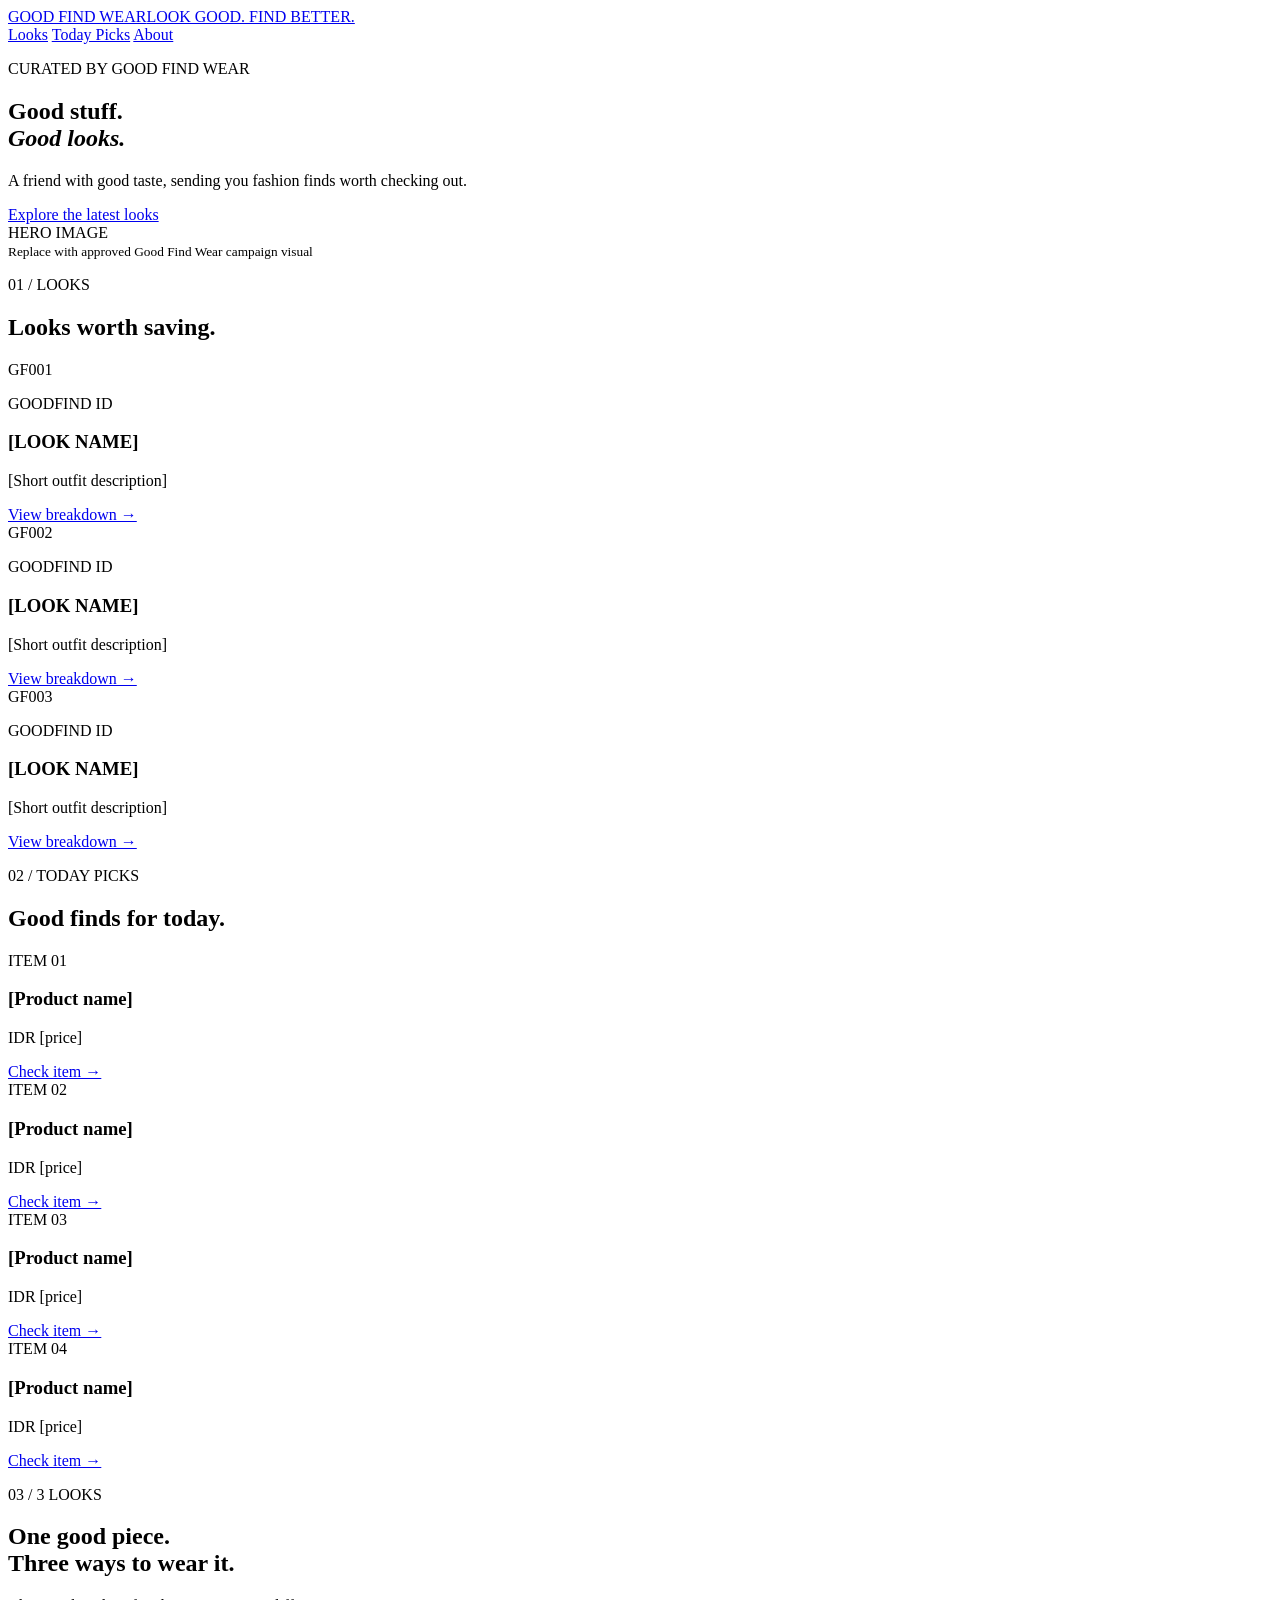
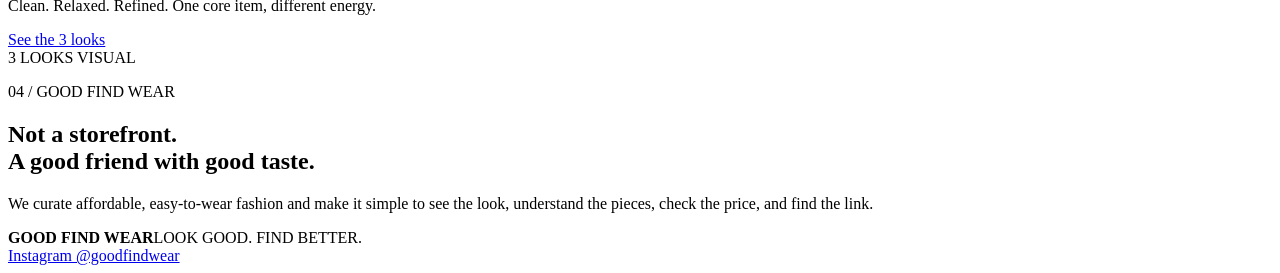
==== landing-page/index.html @ 7fbff86f "Add Good Find Wear landing page" ====
<!doctype html>
<html lang="en">
<head>
  <meta charset="utf-8">
  <meta name="viewport" content="width=device-width, initial-scale=1">
  <meta name="description" content="GOOD FIND WEAR — good stuff, good looks. Curated fashion finds worth checking out.">
  <title>GOOD FIND WEAR — Good stuff. Good looks.</title>
  <link rel="stylesheet" href="./styles.css">
</head>
<body>
  <header class="site-header">
    <a class="wordmark" href="#top">GOOD FIND WEAR<span>LOOK GOOD. FIND BETTER.</span></a>
    <nav aria-label="Primary navigation">
      <a href="#looks">Looks</a>
      <a href="#picks">Today Picks</a>
      <a href="#about">About</a>
    </nav>
  </header>

  <main id="top">
    <section class="hero">
      <div class="hero-copy">
        <p class="eyebrow">CURATED BY GOOD FIND WEAR</p>
        <h1>Good stuff.<br><em>Good looks.</em></h1>
        <p class="lede">A friend with good taste, sending you fashion finds worth checking out.</p>
        <a class="button" href="#looks">Explore the latest looks</a>
      </div>
      <div class="hero-image image-placeholder" role="img" aria-label="Hero outfit image placeholder">
        <span>HERO IMAGE<br><small>Replace with approved Good Find Wear campaign visual</small></span>
      </div>
    </section>

    <section class="section" id="looks">
      <div class="section-head"><p class="eyebrow">01 / LOOKS</p><h2>Looks worth saving.</h2></div>
      <div class="look-grid">
        <article class="look-card"><div class="card-image image-placeholder">GF001</div><p class="id">GOODFIND ID</p><h3>[LOOK NAME]</h3><p>[Short outfit description]</p><a href="#">View breakdown →</a></article>
        <article class="look-card"><div class="card-image image-placeholder">GF002</div><p class="id">GOODFIND ID</p><h3>[LOOK NAME]</h3><p>[Short outfit description]</p><a href="#">View breakdown →</a></article>
        <article class="look-card"><div class="card-image image-placeholder">GF003</div><p class="id">GOODFIND ID</p><h3>[LOOK NAME]</h3><p>[Short outfit description]</p><a href="#">View breakdown →</a></article>
      </div>
    </section>

    <section class="section picks" id="picks">
      <div class="section-head"><p class="eyebrow">02 / TODAY PICKS</p><h2>Good finds for today.</h2></div>
      <div class="product-grid">
        <article><div class="product-image image-placeholder">ITEM 01</div><h3>[Product name]</h3><p>IDR [price]</p><a href="#">Check item →</a></article>
        <article><div class="product-image image-placeholder">ITEM 02</div><h3>[Product name]</h3><p>IDR [price]</p><a href="#">Check item →</a></article>
        <article><div class="product-image image-placeholder">ITEM 03</div><h3>[Product name]</h3><p>IDR [price]</p><a href="#">Check item →</a></article>
        <article><div class="product-image image-placeholder">ITEM 04</div><h3>[Product name]</h3><p>IDR [price]</p><a href="#">Check item →</a></article>
      </div>
    </section>

    <section class="feature">
      <div><p class="eyebrow">03 / 3 LOOKS</p><h2>One good piece.<br>Three ways to wear it.</h2><p>Clean. Relaxed. Refined. One core item, different energy.</p><a class="button button-light" href="#">See the 3 looks</a></div>
      <div class="feature-image image-placeholder">3 LOOKS VISUAL</div>
    </section>

    <section class="about" id="about">
      <p class="eyebrow">04 / GOOD FIND WEAR</p>
      <h2>Not a storefront.<br>A good friend with good taste.</h2>
      <p>We curate affordable, easy-to-wear fashion and make it simple to see the look, understand the pieces, check the price, and find the link.</p>
    </section>
  </main>

  <footer>
    <div><strong>GOOD FIND WEAR</strong><span>LOOK GOOD. FIND BETTER.</span></div>
    <a href="https://instagram.com/goodfindwear">Instagram @goodfindwear</a>
  </footer>
</body>
</html>
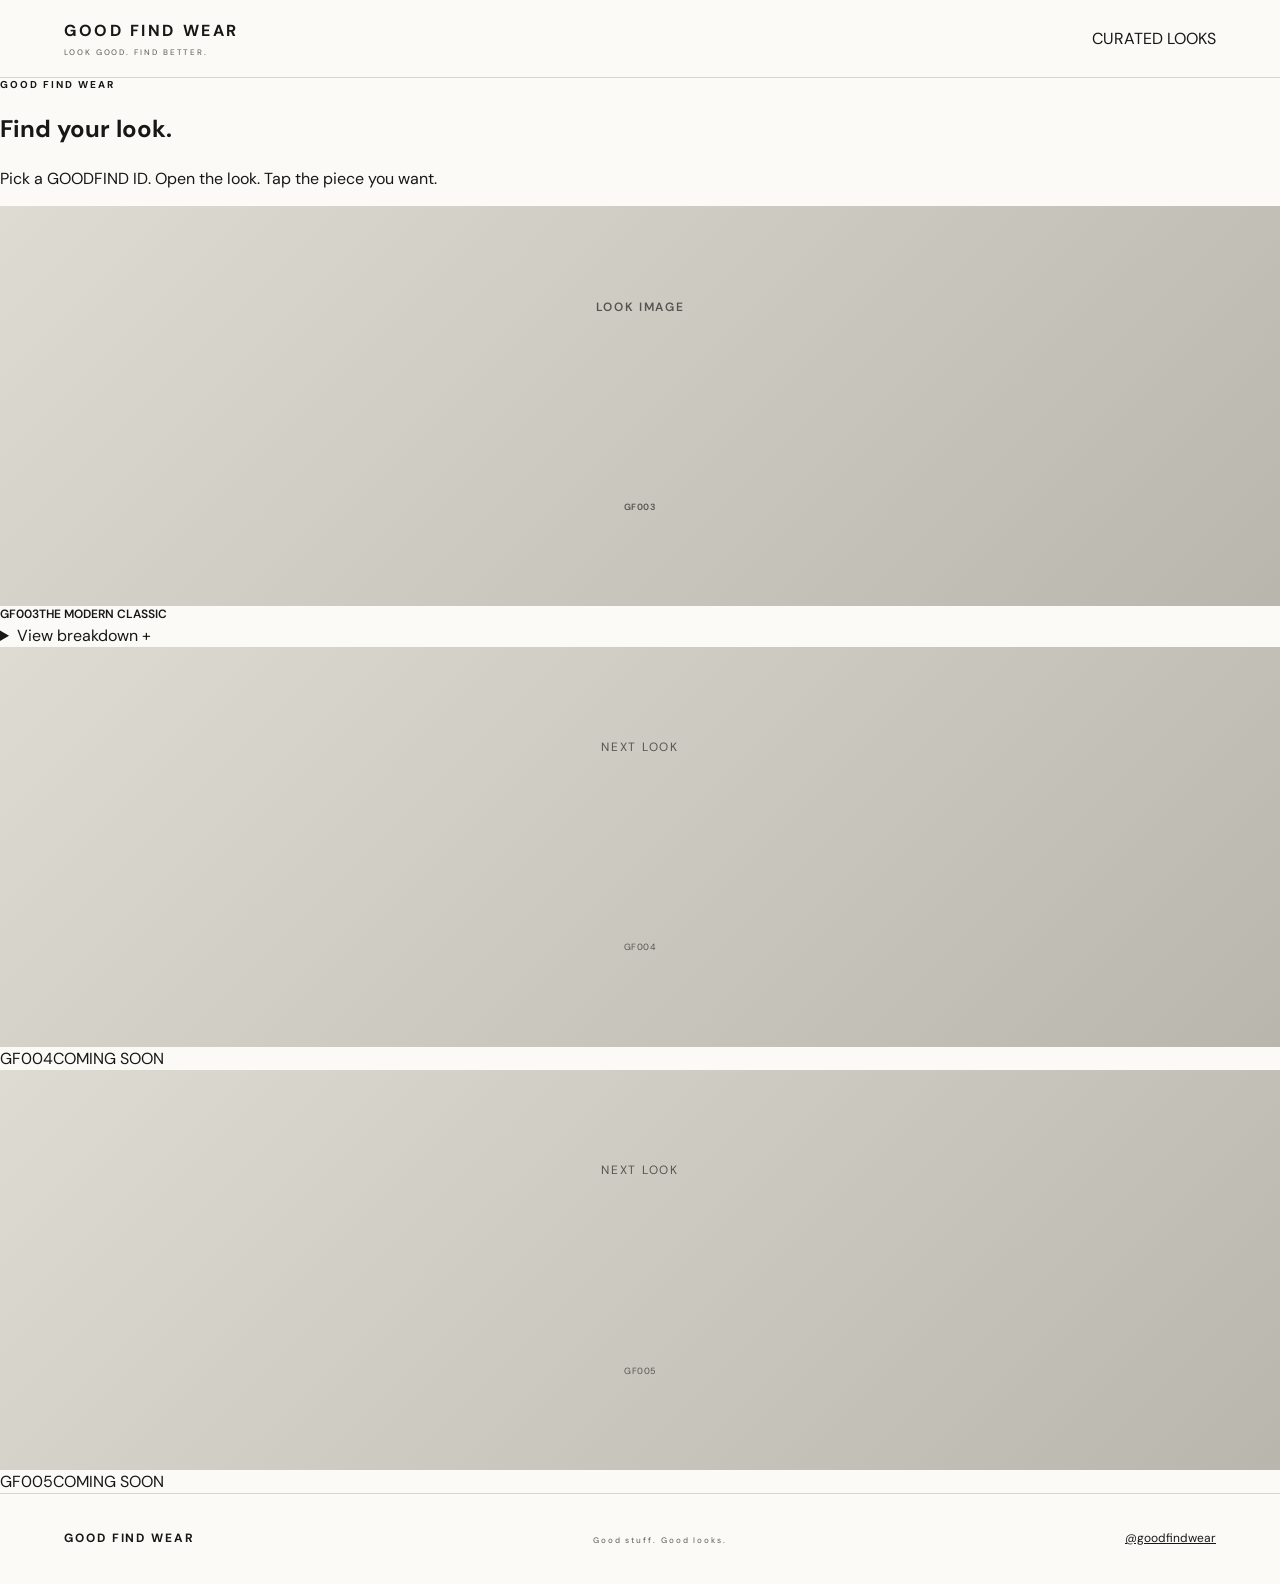
==== commit 54a0d927: "Simplify landing page to look-first affiliate flow" ====
--- a/landing-page/index.html
+++ b/landing-page/index.html
@@ -3,67 +3,75 @@
 <head>
   <meta charset="utf-8">
   <meta name="viewport" content="width=device-width, initial-scale=1">
-  <meta name="description" content="GOOD FIND WEAR — good stuff, good looks. Curated fashion finds worth checking out.">
-  <title>GOOD FIND WEAR — Good stuff. Good looks.</title>
+  <meta name="description" content="GOOD FIND WEAR — curated looks worth checking out.">
+  <title>GOOD FIND WEAR — Looks</title>
   <link rel="stylesheet" href="./styles.css">
 </head>
 <body>
   <header class="site-header">
     <a class="wordmark" href="#top">GOOD FIND WEAR<span>LOOK GOOD. FIND BETTER.</span></a>
-    <nav aria-label="Primary navigation">
-      <a href="#looks">Looks</a>
-      <a href="#picks">Today Picks</a>
-      <a href="#about">About</a>
-    </nav>
+    <span class="header-note">CURATED LOOKS</span>
   </header>
 
   <main id="top">
-    <section class="hero">
-      <div class="hero-copy">
-        <p class="eyebrow">CURATED BY GOOD FIND WEAR</p>
-        <h1>Good stuff.<br><em>Good looks.</em></h1>
-        <p class="lede">A friend with good taste, sending you fashion finds worth checking out.</p>
-        <a class="button" href="#looks">Explore the latest looks</a>
-      </div>
-      <div class="hero-image image-placeholder" role="img" aria-label="Hero outfit image placeholder">
-        <span>HERO IMAGE<br><small>Replace with approved Good Find Wear campaign visual</small></span>
-      </div>
+    <section class="intro">
+      <p class="eyebrow">GOOD FIND WEAR</p>
+      <h1>Find your look.</h1>
+      <p>Pick a GOODFIND ID. Open the look. Tap the piece you want.</p>
     </section>
 
-    <section class="section" id="looks">
-      <div class="section-head"><p class="eyebrow">01 / LOOKS</p><h2>Looks worth saving.</h2></div>
-      <div class="look-grid">
-        <article class="look-card"><div class="card-image image-placeholder">GF001</div><p class="id">GOODFIND ID</p><h3>[LOOK NAME]</h3><p>[Short outfit description]</p><a href="#">View breakdown →</a></article>
-        <article class="look-card"><div class="card-image image-placeholder">GF002</div><p class="id">GOODFIND ID</p><h3>[LOOK NAME]</h3><p>[Short outfit description]</p><a href="#">View breakdown →</a></article>
-        <article class="look-card"><div class="card-image image-placeholder">GF003</div><p class="id">GOODFIND ID</p><h3>[LOOK NAME]</h3><p>[Short outfit description]</p><a href="#">View breakdown →</a></article>
-      </div>
-    </section>
+    <section class="looks" aria-label="Good Find Wear looks">
+      <article class="look-card">
+        <a class="look-cover" href="#gf003" aria-label="Open GF003 The Modern Classic">
+          <div class="image-placeholder">LOOK IMAGE<br><small>GF003</small></div>
+          <div class="cover-meta"><span>GF003</span><span>THE MODERN CLASSIC</span></div>
+        </a>
+        <details class="look-details" id="gf003">
+          <summary>View breakdown <span>+</span></summary>
+          <div class="breakdown">
+            <p class="breakdown-intro">THE MODERN CLASSIC</p>
+            <a class="item" href="YOUR_AFFILIATE_LINK_01" target="_blank" rel="noopener">
+              <div class="item-image image-placeholder">01</div>
+              <div><strong>Oxford Shirt</strong><small>Light Blue Stripe · IDR 199.000</small></div>
+              <b>↗</b>
+            </a>
+            <a class="item" href="YOUR_AFFILIATE_LINK_02" target="_blank" rel="noopener">
+              <div class="item-image image-placeholder">02</div>
+              <div><strong>Basic Tee</strong><small>White · IDR 129.000</small></div>
+              <b>↗</b>
+            </a>
+            <a class="item" href="YOUR_AFFILIATE_LINK_03" target="_blank" rel="noopener">
+              <div class="item-image image-placeholder">03</div>
+              <div><strong>Wide Chino Pants</strong><small>Beige · IDR 249.000</small></div>
+              <b>↗</b>
+            </a>
+            <a class="item" href="YOUR_AFFILIATE_LINK_04" target="_blank" rel="noopener">
+              <div class="item-image image-placeholder">04</div>
+              <div><strong>Sneakers</strong><small>White · IDR 1.799.000</small></div>
+              <b>↗</b>
+            </a>
+            <a class="item" href="YOUR_AFFILIATE_LINK_05" target="_blank" rel="noopener">
+              <div class="item-image image-placeholder">05</div>
+              <div><strong>Canvas Tote Bag</strong><small>Black · IDR 159.000</small></div>
+              <b>↗</b>
+            </a>
+          </div>
+        </details>
+      </article>
 
-    <section class="section picks" id="picks">
-      <div class="section-head"><p class="eyebrow">02 / TODAY PICKS</p><h2>Good finds for today.</h2></div>
-      <div class="product-grid">
-        <article><div class="product-image image-placeholder">ITEM 01</div><h3>[Product name]</h3><p>IDR [price]</p><a href="#">Check item →</a></article>
-        <article><div class="product-image image-placeholder">ITEM 02</div><h3>[Product name]</h3><p>IDR [price]</p><a href="#">Check item →</a></article>
-        <article><div class="product-image image-placeholder">ITEM 03</div><h3>[Product name]</h3><p>IDR [price]</p><a href="#">Check item →</a></article>
-        <article><div class="product-image image-placeholder">ITEM 04</div><h3>[Product name]</h3><p>IDR [price]</p><a href="#">Check item →</a></article>
-      </div>
-    </section>
-
-    <section class="feature">
-      <div><p class="eyebrow">03 / 3 LOOKS</p><h2>One good piece.<br>Three ways to wear it.</h2><p>Clean. Relaxed. Refined. One core item, different energy.</p><a class="button button-light" href="#">See the 3 looks</a></div>
-      <div class="feature-image image-placeholder">3 LOOKS VISUAL</div>
-    </section>
-
-    <section class="about" id="about">
-      <p class="eyebrow">04 / GOOD FIND WEAR</p>
-      <h2>Not a storefront.<br>A good friend with good taste.</h2>
-      <p>We curate affordable, easy-to-wear fashion and make it simple to see the look, understand the pieces, check the price, and find the link.</p>
+      <article class="look-card placeholder-card">
+        <div class="look-cover"><div class="image-placeholder">NEXT LOOK<br><small>GF004</small></div><div class="cover-meta"><span>GF004</span><span>COMING SOON</span></div></div>
+      </article>
+      <article class="look-card placeholder-card">
+        <div class="look-cover"><div class="image-placeholder">NEXT LOOK<br><small>GF005</small></div><div class="cover-meta"><span>GF005</span><span>COMING SOON</span></div></div>
+      </article>
     </section>
   </main>
 
   <footer>
-    <div><strong>GOOD FIND WEAR</strong><span>LOOK GOOD. FIND BETTER.</span></div>
-    <a href="https://instagram.com/goodfindwear">Instagram @goodfindwear</a>
+    <strong>GOOD FIND WEAR</strong>
+    <span>Good stuff. Good looks.</span>
+    <a href="https://instagram.com/goodfindwear">@goodfindwear</a>
   </footer>
 </body>
 </html>
--- a/landing-page/styles.css
+++ b/landing-page/styles.css
@@ -0,0 +1,4 @@
+@import url('https://fonts.googleapis.com/css2?family=DM+Sans:wght@400;500;600;700&family=Playfair+Display:ital,wght@0,500;0,600;1,500&display=swap');
+
+:root{--cream:#f4f1eb;--paper:#fbfaf7;--ink:#171716;--muted:#6f6d68;--line:#d8d4cb;--olive:#66705d;}
+*{box-sizing:border-box}html{scroll-behavior:smooth}body{margin:0;background:var(--paper);color:var(--ink);font-family:'DM Sans',Arial,sans-serif;line-height:1.45}a{color:inherit;text-decoration:none}.site-header{height:78px;padding:0 5vw;display:flex;align-items:center;justify-content:space-between;border-bottom:1px solid var(--line);position:sticky;top:0;background:rgba(251,250,247,.94);backdrop-filter:blur(10px);z-index:5}.wordmark{font-weight:700;letter-spacing:.16em;font-size:16px}.wordmark span,footer span{display:block;font-size:8px;font-weight:500;letter-spacing:.24em;margin-top:5px;color:var(--muted)}nav{display:flex;gap:28px;font-size:13px}nav a:hover{text-decoration:underline}.hero{display:grid;grid-template-columns:1fr 1fr;min-height:calc(100vh - 78px);padding:5vw;gap:5vw;align-items:center;background:var(--cream)}.hero-copy{max-width:600px}.eyebrow{font-size:10px;font-weight:700;letter-spacing:.2em;margin:0 0 18px}.hero h1{font-size:clamp(58px,8vw,112px);line-height:.88;letter-spacing:-.055em;margin:0 0 30px}.hero h1 em{font-family:'Playfair Display',serif;font-weight:500;letter-spacing:-.06em}.lede{font-size:18px;max-width:430px;color:var(--muted);margin-bottom:34px}.button{display:inline-block;background:var(--ink);color:white;padding:14px 20px;font-size:12px;font-weight:600;letter-spacing:.05em}.button:hover{opacity:.82}.image-placeholder{background:linear-gradient(135deg,#dedbd3,#b9b6ae);min-height:400px;display:grid;place-items:center;text-align:center;color:#56544f;font-size:12px;letter-spacing:.14em}.image-placeholder small{font-size:9px;letter-spacing:.05em}.hero-image{min-height:680px}.section{padding:100px 5vw}.section-head{display:flex;justify-content:space-between;align-items:end;border-bottom:1px solid var(--line);padding-bottom:24px;margin-bottom:38px}.section-head h2{font-size:clamp(34px,5vw,64px);line-height:.95;letter-spacing:-.045em;margin:0}.look-grid{display:grid;grid-template-columns:repeat(3,1fr);gap:22px}.card-image{aspect-ratio:4/5;min-height:0;margin-bottom:20px}.id{font-size:9px;letter-spacing:.18em;color:var(--muted);margin:0 0 7px}.look-card h3,.product-grid h3{font-size:18px;margin:0 0 6px}.look-card p:not(.id),.product-grid p{font-size:13px;color:var(--muted);margin:0 0 16px}.look-card a,.product-grid a{font-size:12px;font-weight:600}.picks{background:var(--cream)}.product-grid{display:grid;grid-template-columns:repeat(4,1fr);gap:18px}.product-image{aspect-ratio:1/1;min-height:0;margin-bottom:16px}.product-grid h3{font-size:14px}.product-grid p{font-size:12px}.feature{margin:0 5vw 100px;background:var(--ink);color:white;padding:5vw;display:grid;grid-template-columns:1fr 1fr;gap:5vw;align-items:center}.feature h2{font-size:clamp(40px,5.5vw,76px);line-height:.92;letter-spacing:-.05em;margin:0 0 24px}.feature p:not(.eyebrow){color:#c7c4bd;max-width:430px}.button-light{background:white;color:var(--ink);margin-top:12px}.feature-image{min-height:520px;background:linear-gradient(135deg,#4c4d49,#8c8b83);color:#eee}.about{padding:120px 20vw;text-align:center;border-top:1px solid var(--line)}.about h2{font-size:clamp(42px,6vw,82px);line-height:.94;letter-spacing:-.055em;margin:0 0 28px}.about p:last-child{max-width:620px;margin:auto;color:var(--muted);font-size:16px}footer{padding:36px 5vw;display:flex;justify-content:space-between;border-top:1px solid var(--line);font-size:12px}footer strong{letter-spacing:.16em}footer a{text-decoration:underline}@media(max-width:800px){.site-header{height:70px}.site-header nav{gap:14px}.hero,.feature{grid-template-columns:1fr}.hero{padding-top:70px}.hero-image{min-height:520px}.section{padding:72px 5vw}.section-head{display:block}.section-head h2{margin-top:12px}.look-grid{grid-template-columns:1fr 1fr}.product-grid{grid-template-columns:1fr 1fr}.feature{margin:0 5vw 72px;padding:8vw}.about{padding:90px 8vw}footer{gap:20px;flex-direction:column}}
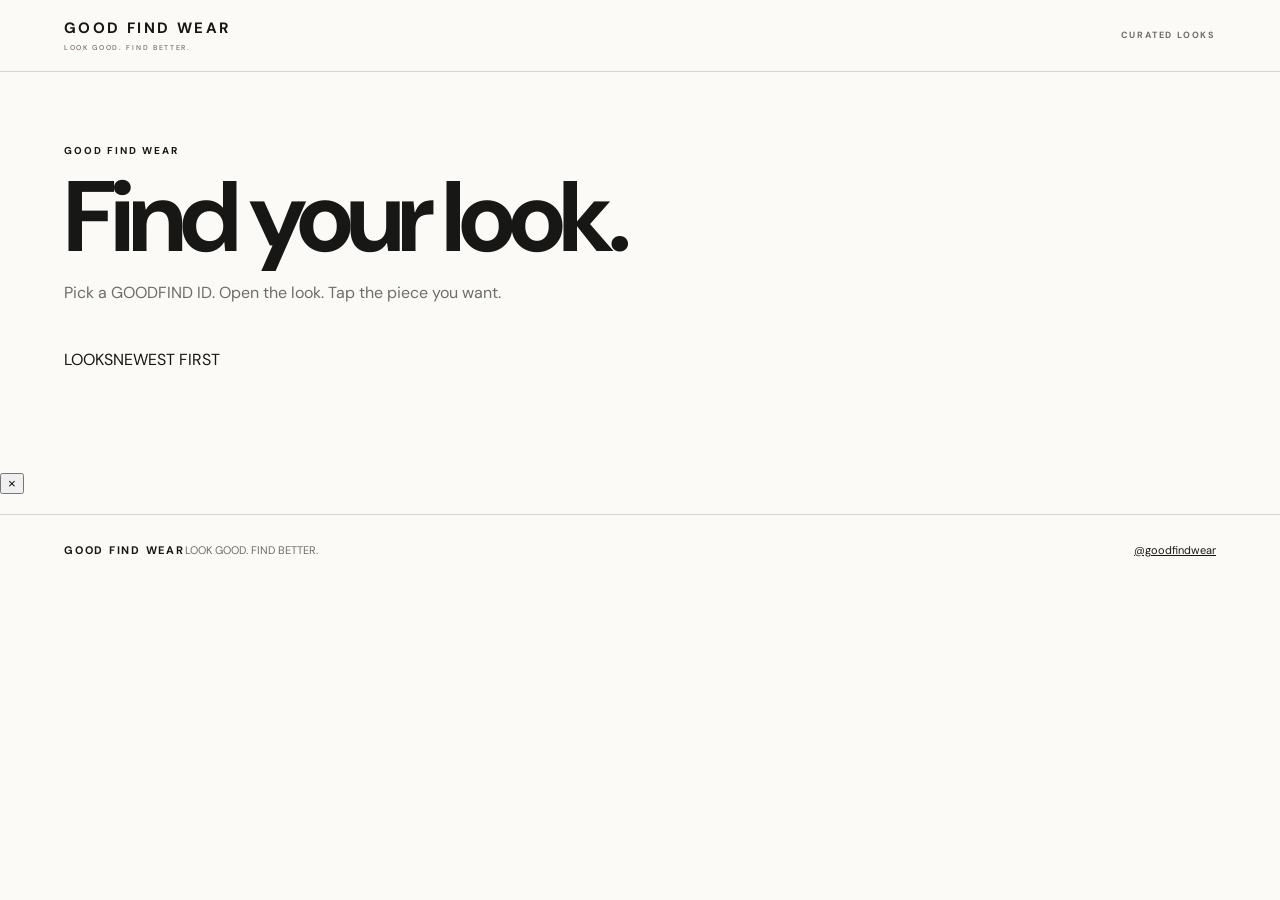
==== commit c555a258: "Simplify landing page to look-first affiliate flow" ====
--- a/landing-page/index.html
+++ b/landing-page/index.html
@@ -3,7 +3,7 @@
 <head>
   <meta charset="utf-8">
   <meta name="viewport" content="width=device-width, initial-scale=1">
-  <meta name="description" content="GOOD FIND WEAR — curated looks worth checking out.">
+  <meta name="description" content="GOOD FIND WEAR — curated looks and the pieces behind them.">
   <title>GOOD FIND WEAR — Looks</title>
   <link rel="stylesheet" href="./styles.css">
 </head>
@@ -12,66 +12,34 @@
     <a class="wordmark" href="#top">GOOD FIND WEAR<span>LOOK GOOD. FIND BETTER.</span></a>
     <span class="header-note">CURATED LOOKS</span>
   </header>
-
   <main id="top">
     <section class="intro">
       <p class="eyebrow">GOOD FIND WEAR</p>
       <h1>Find your look.</h1>
       <p>Pick a GOODFIND ID. Open the look. Tap the piece you want.</p>
     </section>
-
     <section class="looks" aria-label="Good Find Wear looks">
-      <article class="look-card">
-        <a class="look-cover" href="#gf003" aria-label="Open GF003 The Modern Classic">
-          <div class="image-placeholder">LOOK IMAGE<br><small>GF003</small></div>
-          <div class="cover-meta"><span>GF003</span><span>THE MODERN CLASSIC</span></div>
-        </a>
-        <details class="look-details" id="gf003">
-          <summary>View breakdown <span>+</span></summary>
-          <div class="breakdown">
-            <p class="breakdown-intro">THE MODERN CLASSIC</p>
-            <a class="item" href="YOUR_AFFILIATE_LINK_01" target="_blank" rel="noopener">
-              <div class="item-image image-placeholder">01</div>
-              <div><strong>Oxford Shirt</strong><small>Light Blue Stripe · IDR 199.000</small></div>
-              <b>↗</b>
-            </a>
-            <a class="item" href="YOUR_AFFILIATE_LINK_02" target="_blank" rel="noopener">
-              <div class="item-image image-placeholder">02</div>
-              <div><strong>Basic Tee</strong><small>White · IDR 129.000</small></div>
-              <b>↗</b>
-            </a>
-            <a class="item" href="YOUR_AFFILIATE_LINK_03" target="_blank" rel="noopener">
-              <div class="item-image image-placeholder">03</div>
-              <div><strong>Wide Chino Pants</strong><small>Beige · IDR 249.000</small></div>
-              <b>↗</b>
-            </a>
-            <a class="item" href="YOUR_AFFILIATE_LINK_04" target="_blank" rel="noopener">
-              <div class="item-image image-placeholder">04</div>
-              <div><strong>Sneakers</strong><small>White · IDR 1.799.000</small></div>
-              <b>↗</b>
-            </a>
-            <a class="item" href="YOUR_AFFILIATE_LINK_05" target="_blank" rel="noopener">
-              <div class="item-image image-placeholder">05</div>
-              <div><strong>Canvas Tote Bag</strong><small>Black · IDR 159.000</small></div>
-              <b>↗</b>
-            </a>
-          </div>
-        </details>
-      </article>
-
-      <article class="look-card placeholder-card">
-        <div class="look-cover"><div class="image-placeholder">NEXT LOOK<br><small>GF004</small></div><div class="cover-meta"><span>GF004</span><span>COMING SOON</span></div></div>
-      </article>
-      <article class="look-card placeholder-card">
-        <div class="look-cover"><div class="image-placeholder">NEXT LOOK<br><small>GF005</small></div><div class="cover-meta"><span>GF005</span><span>COMING SOON</span></div></div>
-      </article>
+      <div class="section-label"><span>LOOKS</span><span>NEWEST FIRST</span></div>
+      <div id="lookGrid" class="look-grid"></div>
     </section>
   </main>
-
+  <div id="breakdownModal" class="modal" aria-hidden="true">
+    <div class="modal-backdrop" data-close></div>
+    <section class="modal-panel" role="dialog" aria-modal="true" aria-labelledby="modalTitle">
+      <button class="close" type="button" aria-label="Close" data-close>×</button>
+      <div class="modal-image" id="modalImage"></div>
+      <div class="modal-content">
+        <p class="eyebrow" id="modalId"></p>
+        <h2 id="modalTitle"></h2>
+        <p class="modal-theme" id="modalTheme"></p>
+        <div class="items" id="modalItems"></div>
+      </div>
+    </section>
+  </div>
   <footer>
-    <strong>GOOD FIND WEAR</strong>
-    <span>Good stuff. Good looks.</span>
-    <a href="https://instagram.com/goodfindwear">@goodfindwear</a>
+    <div><strong>GOOD FIND WEAR</strong><span>LOOK GOOD. FIND BETTER.</span></div>
+    <a href="https://instagram.com/goodfindwear" target="_blank" rel="noreferrer">@goodfindwear</a>
   </footer>
+  <script src="./script.js"></script>
 </body>
 </html>
--- a/landing-page/styles.css
+++ b/landing-page/styles.css
@@ -1,4 +1,13 @@
 @import url('https://fonts.googleapis.com/css2?family=DM+Sans:wght@400;500;600;700&family=Playfair+Display:ital,wght@0,500;0,600;1,500&display=swap');
 
-:root{--cream:#f4f1eb;--paper:#fbfaf7;--ink:#171716;--muted:#6f6d68;--line:#d8d4cb;--olive:#66705d;}
-*{box-sizing:border-box}html{scroll-behavior:smooth}body{margin:0;background:var(--paper);color:var(--ink);font-family:'DM Sans',Arial,sans-serif;line-height:1.45}a{color:inherit;text-decoration:none}.site-header{height:78px;padding:0 5vw;display:flex;align-items:center;justify-content:space-between;border-bottom:1px solid var(--line);position:sticky;top:0;background:rgba(251,250,247,.94);backdrop-filter:blur(10px);z-index:5}.wordmark{font-weight:700;letter-spacing:.16em;font-size:16px}.wordmark span,footer span{display:block;font-size:8px;font-weight:500;letter-spacing:.24em;margin-top:5px;color:var(--muted)}nav{display:flex;gap:28px;font-size:13px}nav a:hover{text-decoration:underline}.hero{display:grid;grid-template-columns:1fr 1fr;min-height:calc(100vh - 78px);padding:5vw;gap:5vw;align-items:center;background:var(--cream)}.hero-copy{max-width:600px}.eyebrow{font-size:10px;font-weight:700;letter-spacing:.2em;margin:0 0 18px}.hero h1{font-size:clamp(58px,8vw,112px);line-height:.88;letter-spacing:-.055em;margin:0 0 30px}.hero h1 em{font-family:'Playfair Display',serif;font-weight:500;letter-spacing:-.06em}.lede{font-size:18px;max-width:430px;color:var(--muted);margin-bottom:34px}.button{display:inline-block;background:var(--ink);color:white;padding:14px 20px;font-size:12px;font-weight:600;letter-spacing:.05em}.button:hover{opacity:.82}.image-placeholder{background:linear-gradient(135deg,#dedbd3,#b9b6ae);min-height:400px;display:grid;place-items:center;text-align:center;color:#56544f;font-size:12px;letter-spacing:.14em}.image-placeholder small{font-size:9px;letter-spacing:.05em}.hero-image{min-height:680px}.section{padding:100px 5vw}.section-head{display:flex;justify-content:space-between;align-items:end;border-bottom:1px solid var(--line);padding-bottom:24px;margin-bottom:38px}.section-head h2{font-size:clamp(34px,5vw,64px);line-height:.95;letter-spacing:-.045em;margin:0}.look-grid{display:grid;grid-template-columns:repeat(3,1fr);gap:22px}.card-image{aspect-ratio:4/5;min-height:0;margin-bottom:20px}.id{font-size:9px;letter-spacing:.18em;color:var(--muted);margin:0 0 7px}.look-card h3,.product-grid h3{font-size:18px;margin:0 0 6px}.look-card p:not(.id),.product-grid p{font-size:13px;color:var(--muted);margin:0 0 16px}.look-card a,.product-grid a{font-size:12px;font-weight:600}.picks{background:var(--cream)}.product-grid{display:grid;grid-template-columns:repeat(4,1fr);gap:18px}.product-image{aspect-ratio:1/1;min-height:0;margin-bottom:16px}.product-grid h3{font-size:14px}.product-grid p{font-size:12px}.feature{margin:0 5vw 100px;background:var(--ink);color:white;padding:5vw;display:grid;grid-template-columns:1fr 1fr;gap:5vw;align-items:center}.feature h2{font-size:clamp(40px,5.5vw,76px);line-height:.92;letter-spacing:-.05em;margin:0 0 24px}.feature p:not(.eyebrow){color:#c7c4bd;max-width:430px}.button-light{background:white;color:var(--ink);margin-top:12px}.feature-image{min-height:520px;background:linear-gradient(135deg,#4c4d49,#8c8b83);color:#eee}.about{padding:120px 20vw;text-align:center;border-top:1px solid var(--line)}.about h2{font-size:clamp(42px,6vw,82px);line-height:.94;letter-spacing:-.055em;margin:0 0 28px}.about p:last-child{max-width:620px;margin:auto;color:var(--muted);font-size:16px}footer{padding:36px 5vw;display:flex;justify-content:space-between;border-top:1px solid var(--line);font-size:12px}footer strong{letter-spacing:.16em}footer a{text-decoration:underline}@media(max-width:800px){.site-header{height:70px}.site-header nav{gap:14px}.hero,.feature{grid-template-columns:1fr}.hero{padding-top:70px}.hero-image{min-height:520px}.section{padding:72px 5vw}.section-head{display:block}.section-head h2{margin-top:12px}.look-grid{grid-template-columns:1fr 1fr}.product-grid{grid-template-columns:1fr 1fr}.feature{margin:0 5vw 72px;padding:8vw}.about{padding:90px 8vw}footer{gap:20px;flex-direction:column}}
+:root{--cream:#f4f1eb;--paper:#fbfaf7;--ink:#171716;--muted:#6f6d68;--line:#d8d4cb;--olive:#66705d}
+*{box-sizing:border-box}html{scroll-behavior:smooth}body{margin:0;background:var(--paper);color:var(--ink);font-family:'DM Sans',Arial,sans-serif;line-height:1.45}a{color:inherit;text-decoration:none}
+.site-header{height:72px;padding:0 5vw;display:flex;align-items:center;justify-content:space-between;border-bottom:1px solid var(--line);position:sticky;top:0;background:rgba(251,250,247,.95);backdrop-filter:blur(10px);z-index:10}.wordmark{font-weight:700;letter-spacing:.16em;font-size:15px}.wordmark span{display:block;font-size:7px;font-weight:500;letter-spacing:.24em;margin-top:4px;color:var(--muted)}.header-note{font-size:9px;font-weight:700;letter-spacing:.2em;color:var(--muted)}
+.intro{padding:72px 5vw 44px;max-width:900px}.eyebrow{font-size:10px;font-weight:700;letter-spacing:.2em;margin:0 0 14px}.intro h1{font-size:clamp(52px,8vw,100px);line-height:.88;letter-spacing:-.06em;margin:0 0 20px}.intro p:last-child{margin:0;color:var(--muted);font-size:16px}
+.looks{padding:0 5vw 100px;display:grid;grid-template-columns:repeat(3,1fr);gap:28px;align-items:start}.look-cover{display:block}.look-cover .image-placeholder{aspect-ratio:4/5}.image-placeholder{background:linear-gradient(135deg,#dedbd3,#b9b6ae);display:grid;place-items:center;text-align:center;color:#56544f;font-size:11px;letter-spacing:.14em}.image-placeholder small{font-size:8px;letter-spacing:.08em}.cover-meta{display:flex;justify-content:space-between;gap:12px;padding:15px 0;border-bottom:1px solid var(--line);font-size:10px;font-weight:700;letter-spacing:.12em}.cover-meta span:last-child{text-align:right;color:var(--muted)}
+.look-details summary{list-style:none;cursor:pointer;padding:17px 0;font-size:11px;font-weight:700;letter-spacing:.12em;text-transform:uppercase;display:flex;justify-content:space-between}.look-details summary::-webkit-details-marker{display:none}.look-details summary span{font-size:18px;font-weight:400;line-height:10px}.look-details[open] summary span{transform:rotate(45deg)}
+.breakdown{border-top:1px solid var(--line);padding-top:14px}.breakdown-intro{font-size:10px;font-weight:700;letter-spacing:.16em;margin:0 0 14px}.item{display:grid;grid-template-columns:70px 1fr 20px;gap:13px;align-items:center;padding:11px 0;border-bottom:1px solid var(--line)}.item-image{width:70px;aspect-ratio:1/1;font-size:9px}.item strong{display:block;font-size:13px;margin-bottom:3px}.item small{display:block;color:var(--muted);font-size:10px}.item b{font-size:16px;font-weight:400;text-align:right}.item:hover strong{text-decoration:underline}
+.placeholder-card{opacity:.65}.placeholder-card .look-cover{pointer-events:none}
+footer{padding:28px 5vw;border-top:1px solid var(--line);display:flex;justify-content:space-between;align-items:center;font-size:11px}footer strong{letter-spacing:.16em}footer span{color:var(--muted)}footer a{text-decoration:underline}
+@media(max-width:800px){.site-header{height:68px}.header-note{display:none}.intro{padding:58px 5vw 34px}.looks{grid-template-columns:1fr 1fr;gap:20px}.look-card:first-child{grid-column:1/-1}.item{grid-template-columns:62px 1fr 18px}.item-image{width:62px}footer{flex-wrap:wrap;gap:10px}}
+@media(max-width:520px){.looks{grid-template-columns:1fr}.look-card:first-child{grid-column:auto}.cover-meta{font-size:9px}.intro h1{font-size:58px}}
